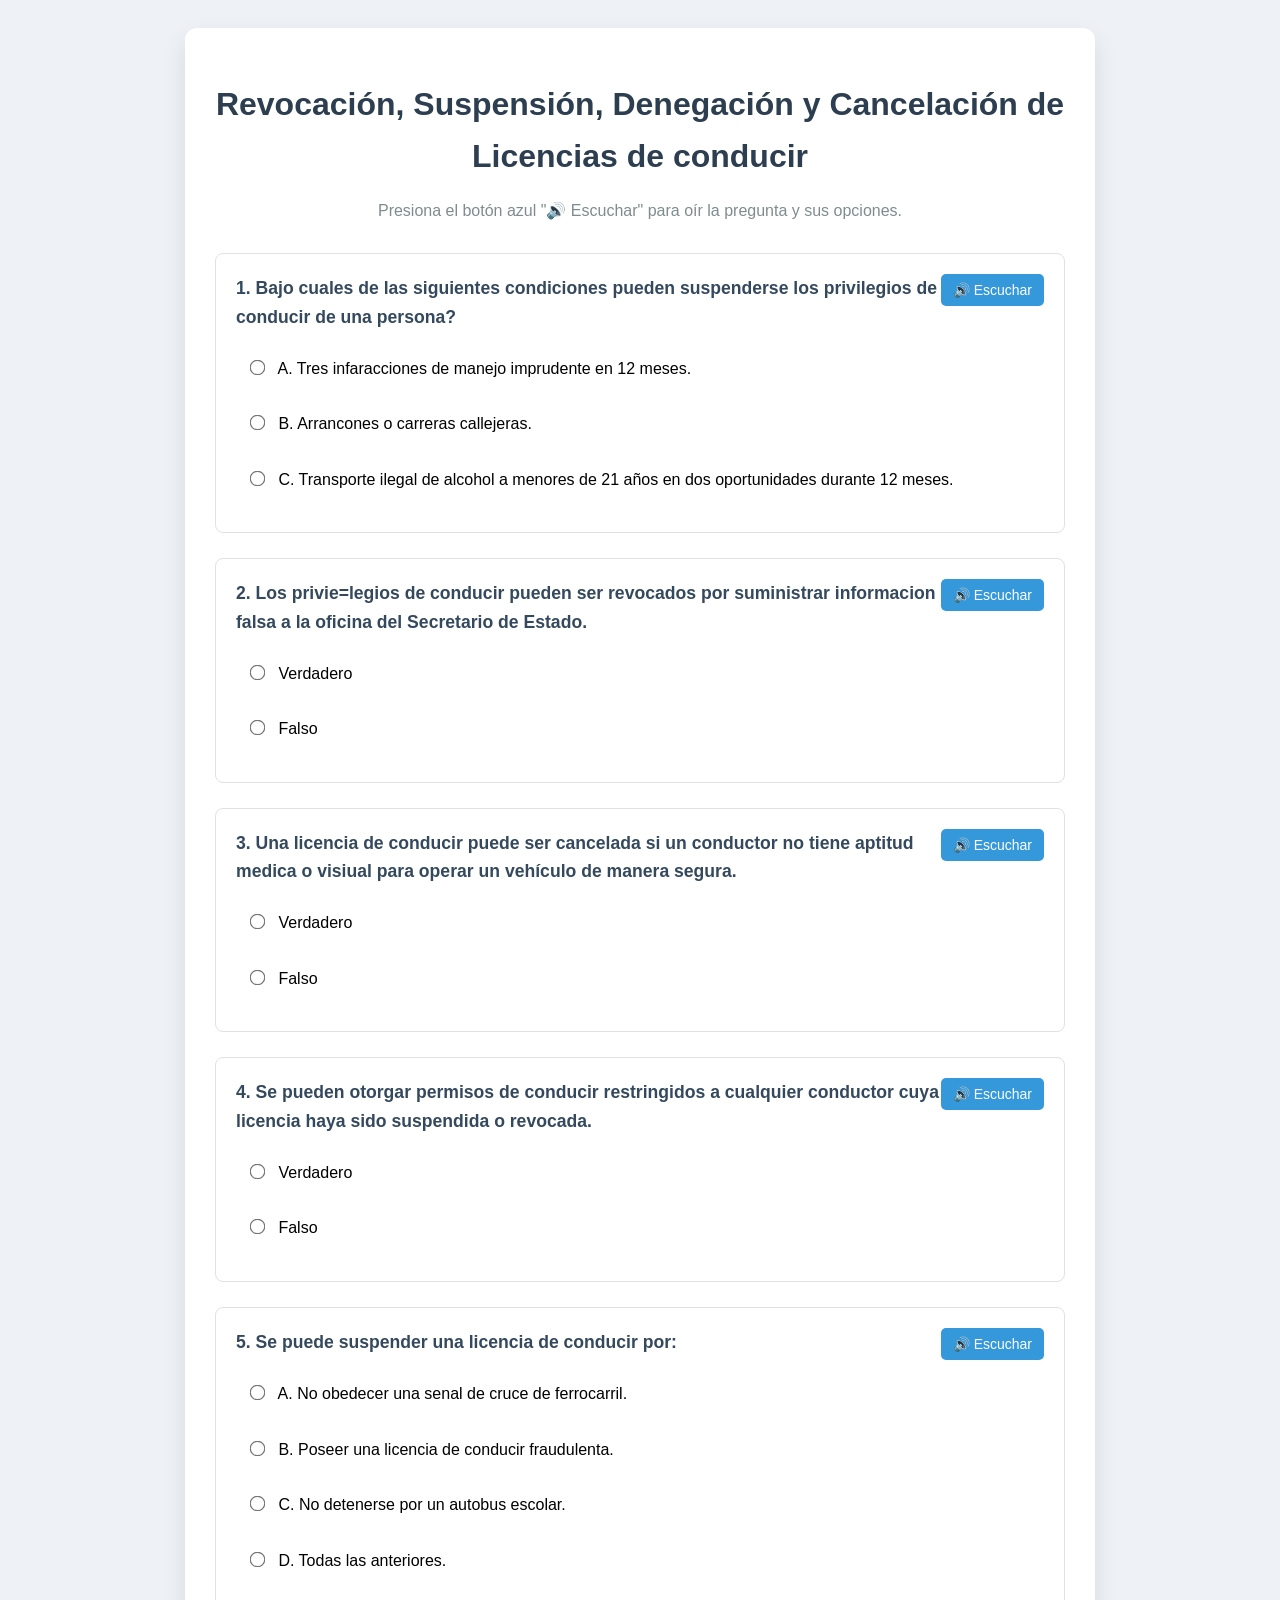
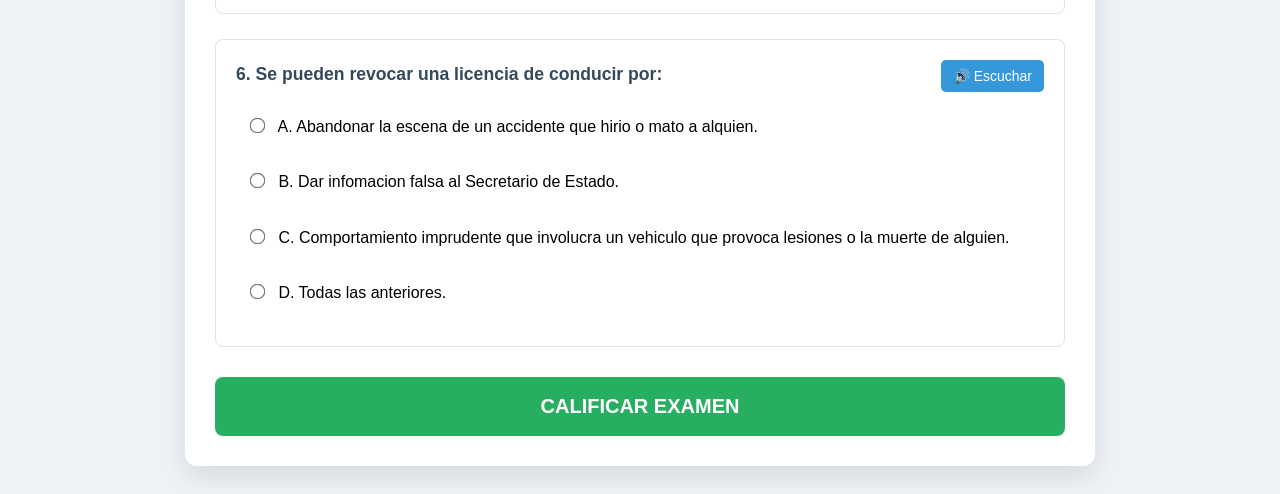
==== Capitulo 8.html @ a41c622e "Add files via upload" ====
<!DOCTYPE html>
<html lang="en">
<head>
  <meta charset="UTF-8">
  <meta name="viewport" content="width=device-width, initial-scale=1.0">
  <link rel="stylesheet" href="style.css">
  <title>Capitulo 8</title>
</head>
<body>

  <div class="container">
    <h1>Revocación, Suspensión, Denegación y Cancelación de Licencias de conducir</h1>
    <p class="instrucciones">Presiona el botón azul "🔊 Escuchar" para oír la pregunta y sus opciones.</p>
    
    <form id="examenForm"> 
        <div id="preguntas-contenedor"></div>
        <button type="button" class="btn-calificar" onclick="calificar()">CALIFICAR EXAMEN</button>
    </form>
    
    <div id="resultado"></div>
</div>

<script>
  const bancoPreguntas = [
    {q: "1. Bajo cuales de las siguientes condiciones pueden suspenderse los privilegios de conducir de una persona?", options: ["A. Tres infaracciones de manejo imprudente en 12 meses.", "B. Arrancones o carreras callejeras.", "C. Transporte ilegal de alcohol a menores de 21 años en dos oportunidades durante 12 meses."], a: 2},
    {q: "2. Los privie=legios de conducir pueden ser revocados por suministrar informacion falsa a la oficina del Secretario de Estado.", options: ["Verdadero", "Falso"], a: 0},
    {q: "3. Una licencia de conducir puede ser cancelada si un conductor no tiene aptitud medica o visiual para operar un vehículo de manera segura.", options: ["Verdadero", "Falso"], a: 0},
    {q: "4. Se pueden otorgar permisos de conducir restringidos a cualquier conductor cuya licencia haya sido suspendida o revocada.", options: ["Verdadero", "Falso"], a: 1},
    {q: "5. Se puede suspender una licencia de conducir por:", options: ["A. No obedecer una senal de cruce de ferrocarril.", "B. Poseer una licencia de conducir fraudulenta.", "C. No detenerse por un autobus escolar.", "D. Todas las anteriores."], a: 3},
    {q: "6. Se pueden revocar una licencia de conducir por:", options: ["A. Abandonar la escena de un accidente que hirio o mato a alquien.", "B. Dar infomacion falsa al Secretario de Estado.", "C. Comportamiento imprudente que involucra un vehiculo que provoca lesiones o la muerte de alguien.", "D. Todas las anteriores."], a: 3},
  ]

  const contenedor = document.getElementById('preguntas-contenedor');

bancoPreguntas.forEach((p, i) => {
    let opcionesTexto = p.options.join(". ");
    let textoCompleto = `${p.q} Opciones: ${opcionesTexto}`;
    
    let html = `
    <div class="pregunta-bloque">
        <button type="button" class="btn-audio" onclick="leer('${textoCompleto.replace(/'/g, "")}')">🔊 Escuchar</button>
        <span class="pregunta-texto">${p.q}</span>
        <div class="opciones">`;
    
    p.options.forEach((opt, index) => {
        html += `<label><input type="radio" name="p${i}" value="${index}"> ${opt}</label>`;
    });
    
    html += `</div><div id="res-p${i}" class="feedback" style="display:none;"></div></div>`;
    contenedor.innerHTML += html;
});

function leer(texto) {
    window.speechSynthesis.cancel(); // Detiene cualquier audio previo
    const lectura = new SpeechSynthesisUtterance(texto);
    lectura.lang = 'es-US';
    lectura.rate = 0.9; // Velocidad un poco más lenta para claridad
    window.speechSynthesis.speak(lectura);
}

function calificar() {
    let score = 0;
    bancoPreguntas.forEach((p, i) => {
        const seleccion = document.querySelector(`input[name="p${i}"]:checked`);
        const feedback = document.getElementById(`res-p${i}`);
        feedback.style.display = "block";
        
        if (seleccion && parseInt(seleccion.value) === p.a) {
            score++;
            feedback.innerHTML = "✓ Correcta";
            feedback.className = "feedback correcta";
        } else {
            feedback.innerHTML = "✗ Incorrecta. La respuesta correcta era: " + p.options[p.a];
            feedback.className = "feedback incorrecta";
        }
    });
    
    const resultDiv = document.getElementById('resultado');
    resultDiv.style.display = "block";
    resultDiv.innerHTML = "Puntaje final: " + score + " / " + bancoPreguntas.length;
    window.scrollTo(0, 0);
}
</script>

</body>
</html>
---- style.css ----
body { 
    font-family: 'Segoe UI', Tahoma, Geneva, Verdana, sans-serif; 
    background-color: #eef2f7; 
    padding: 20px; 
    line-height: 1.6;

}
.container {
    max-width: 850px; 
    margin: auto; 
    background: white; 
    padding: 30px; 
    border-radius: 12px; 
    box-shadow: 0 10px 25px rgba(0,0,0,0.1); 
}

h1 { 
  text-align: center; 
  color: #2c3e50; 
  margin-bottom: 5px; 
}

.instrucciones { 
  text-align: center; 
  color: #7f8c8d; 
  margin-bottom: 30px;
}

.pregunta-bloque {
  margin-bottom: 25px; 
  padding: 20px; 
  border-radius: 8px; 
  border: 1px solid #dee2e6; 
  background: #fff; 
  position: relative; 
}

.pregunta-texto {
  font-weight: bold; 
  font-size: 1.1em; 
  display: block; 
  margin-bottom: 15px; 
  color: #34495e; 
  padding-right: 100px; 
}

.btn-audio { 
  position: absolute; 
  top: 20px; 
  right: 20px; 
  background: #3498db; 
  color: white; 
  border: none; 
  padding: 8px 12px; 
  border-radius: 5px; 
  cursor: pointer; 
  font-size: 14px; 
}

.btn-audio:hover {
  background: #2980b9; 
}

.opciones label {
  display: block; 
  margin-bottom: 10px; 
  cursor: pointer; 
  padding: 10px; 
  border-radius: 5px; 
  transition: 0.2s; 
}
        
.opciones label:hover { 
  background: #f8f9fa; 
}

.opciones input { 
  margin-right: 10px; 
  transform: scale(1.2); 
}

.btn-calificar { 
  display: block; 
  width: 100%; 
  padding: 18px; 
  background-color: #27ae60; 
  color: white; 
  border: none; 
  border-radius: 8px; 
  font-size: 20px; 
  font-weight: bold; 
  cursor: pointer; 
  margin-top: 30px; 
  transition: 0.3s; 
}

.btn-calificar:hover { 
  background-color: #219150; 
  box-shadow: 0 5px 15px rgba(39,174,96,0.3); 
}

#resultado { 
  margin-top: 25px; 
  padding: 20px; 
  border-radius: 8px; 
  display: none; 
  text-align: center; 
  font-size: 24px; 
  font-weight: bold; 
  background: #34495e; 
  color: white; 
}

.feedback { 
  margin-top: 10px; 
  padding: 8px; 
  border-radius: 4px; 
  font-weight: bold; 
}

.correcta { 
  color: #27ae60; 
  background: #e8f5e9; 
}

.incorrecta { 
  color: #e74c3c; 
  background: #ffebee; 
}
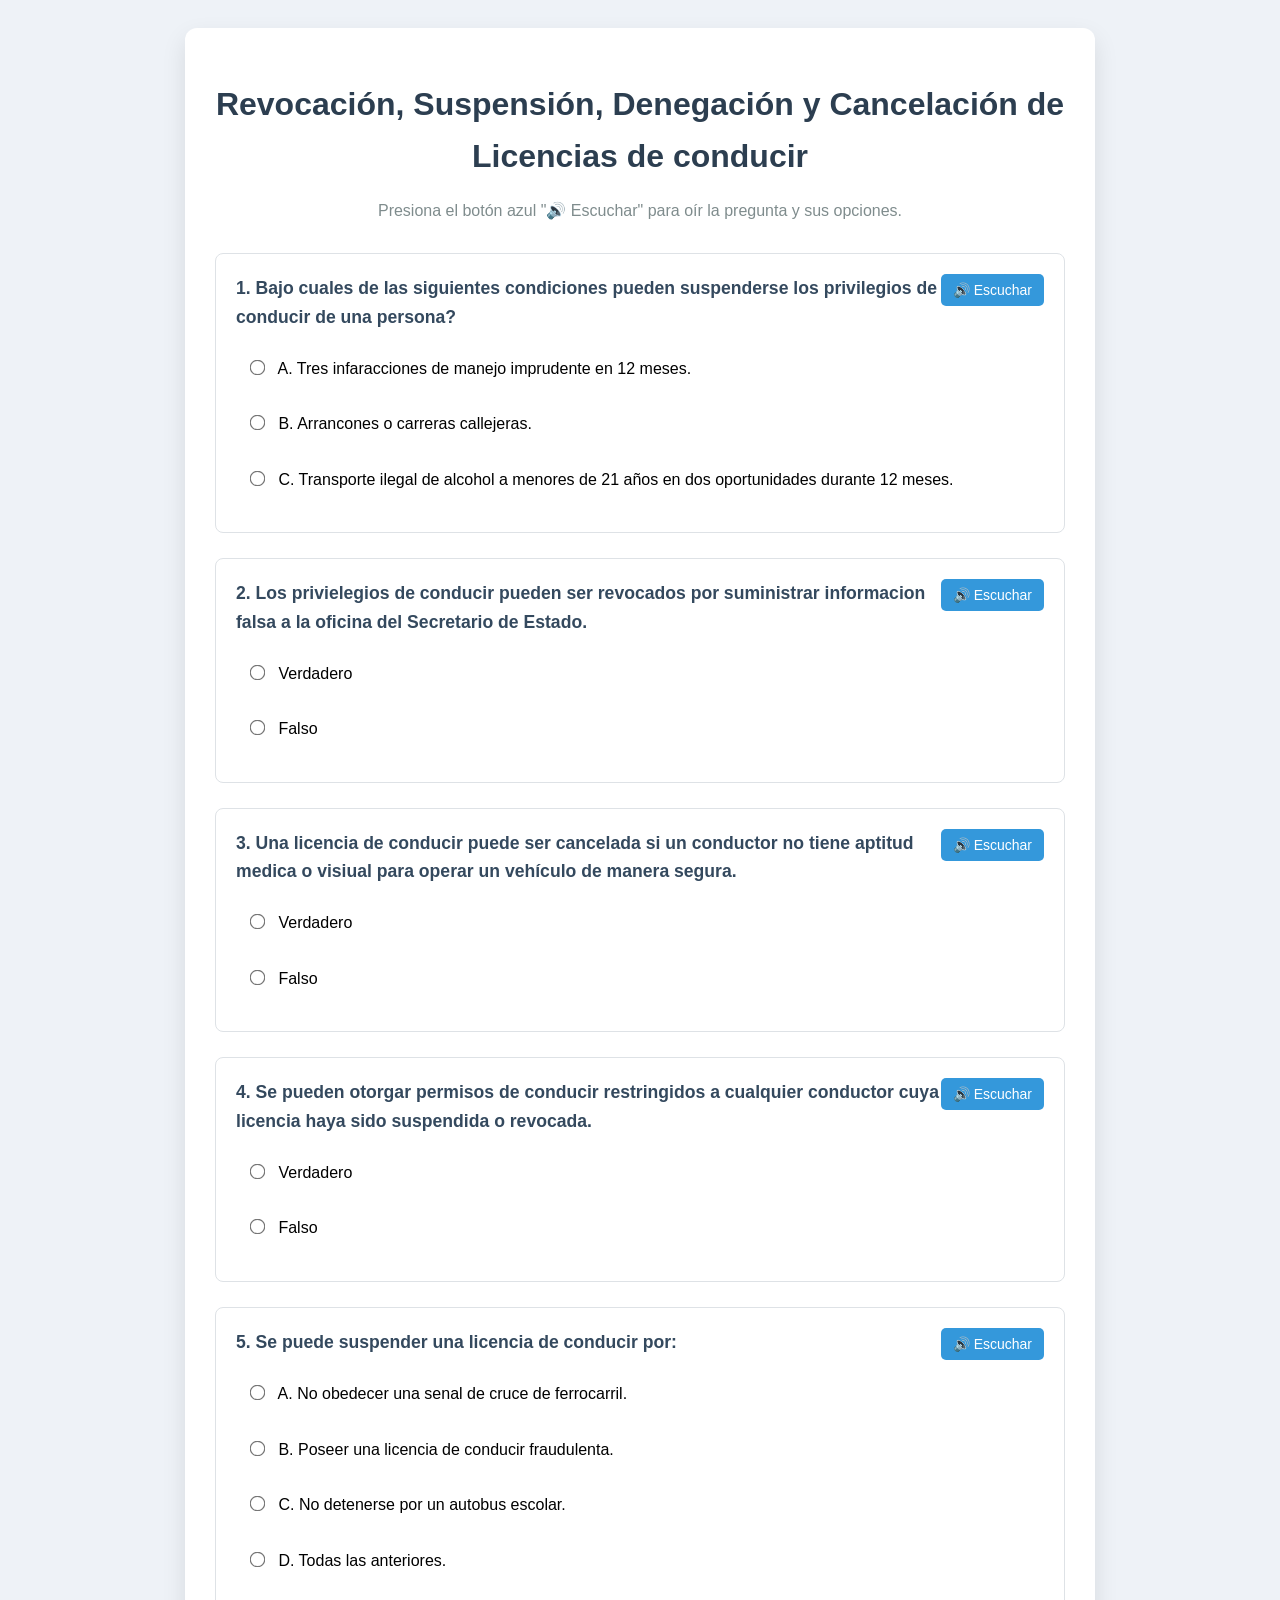
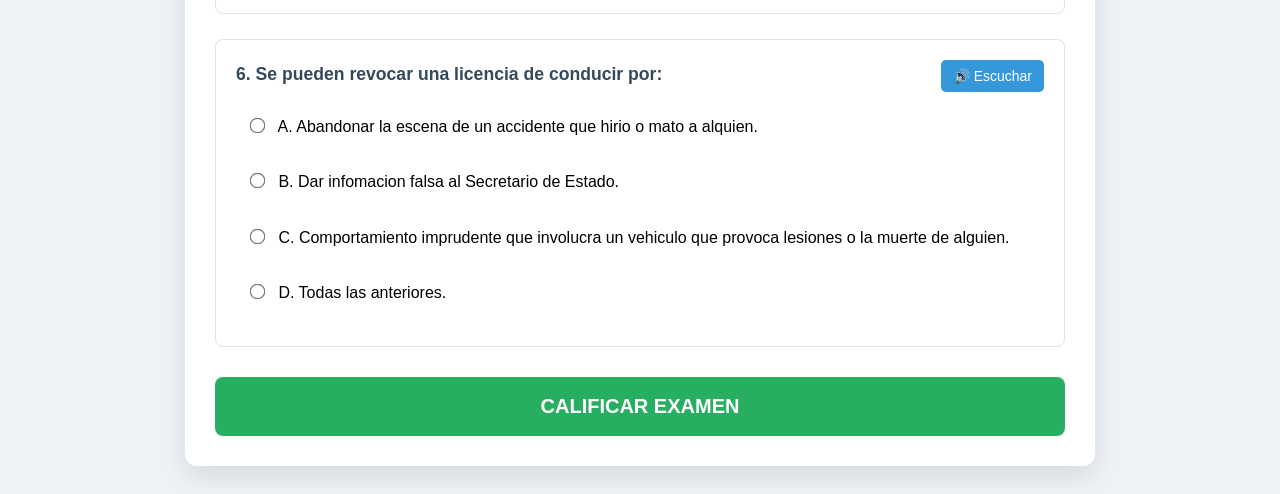
==== commit 995c194d: "Fix typo in driving privileges question" ====
--- a/Capitulo 8.html
+++ b/Capitulo 8.html
@@ -23,7 +23,7 @@
 <script>
   const bancoPreguntas = [
     {q: "1. Bajo cuales de las siguientes condiciones pueden suspenderse los privilegios de conducir de una persona?", options: ["A. Tres infaracciones de manejo imprudente en 12 meses.", "B. Arrancones o carreras callejeras.", "C. Transporte ilegal de alcohol a menores de 21 años en dos oportunidades durante 12 meses."], a: 2},
-    {q: "2. Los privie=legios de conducir pueden ser revocados por suministrar informacion falsa a la oficina del Secretario de Estado.", options: ["Verdadero", "Falso"], a: 0},
+    {q: "2. Los privielegios de conducir pueden ser revocados por suministrar informacion falsa a la oficina del Secretario de Estado.", options: ["Verdadero", "Falso"], a: 0},
     {q: "3. Una licencia de conducir puede ser cancelada si un conductor no tiene aptitud medica o visiual para operar un vehículo de manera segura.", options: ["Verdadero", "Falso"], a: 0},
     {q: "4. Se pueden otorgar permisos de conducir restringidos a cualquier conductor cuya licencia haya sido suspendida o revocada.", options: ["Verdadero", "Falso"], a: 1},
     {q: "5. Se puede suspender una licencia de conducir por:", options: ["A. No obedecer una senal de cruce de ferrocarril.", "B. Poseer una licencia de conducir fraudulenta.", "C. No detenerse por un autobus escolar.", "D. Todas las anteriores."], a: 3},
@@ -83,4 +83,4 @@
 </script>
 
 </body>
-</html>+</html>
